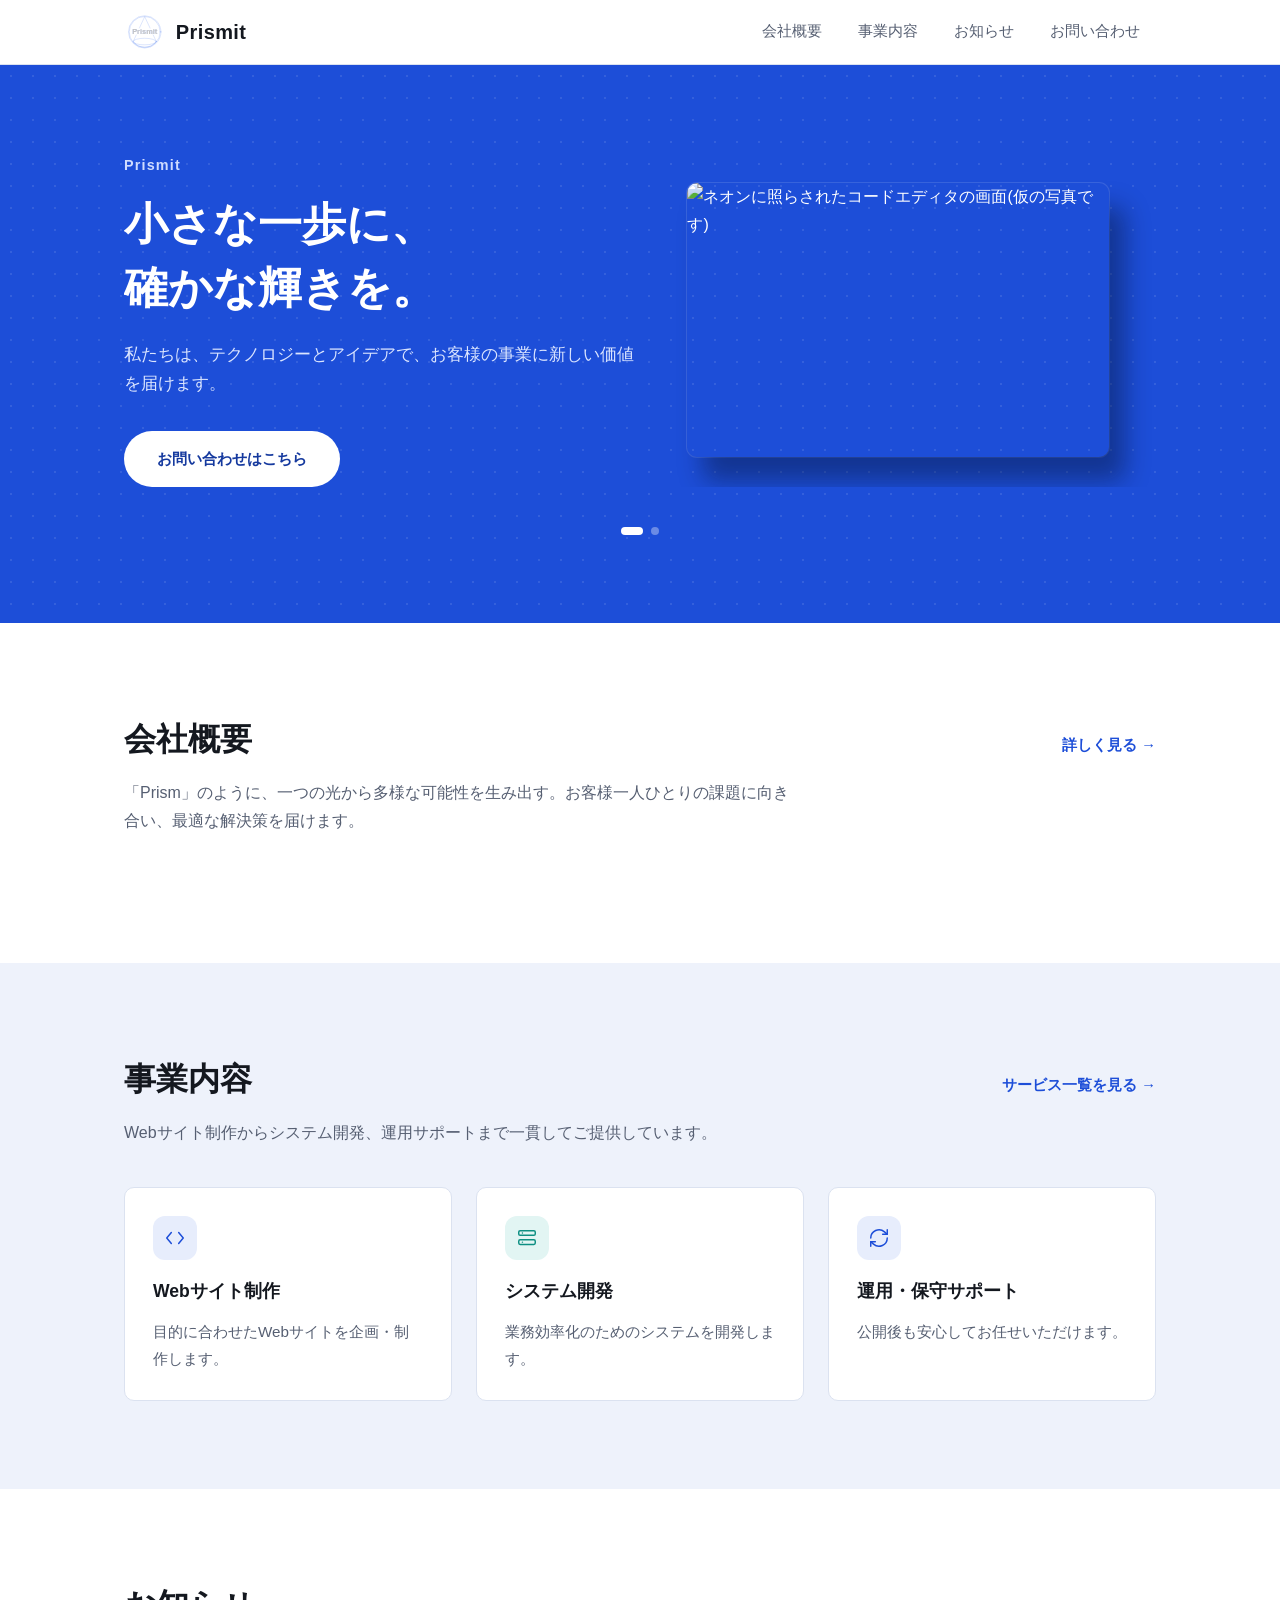
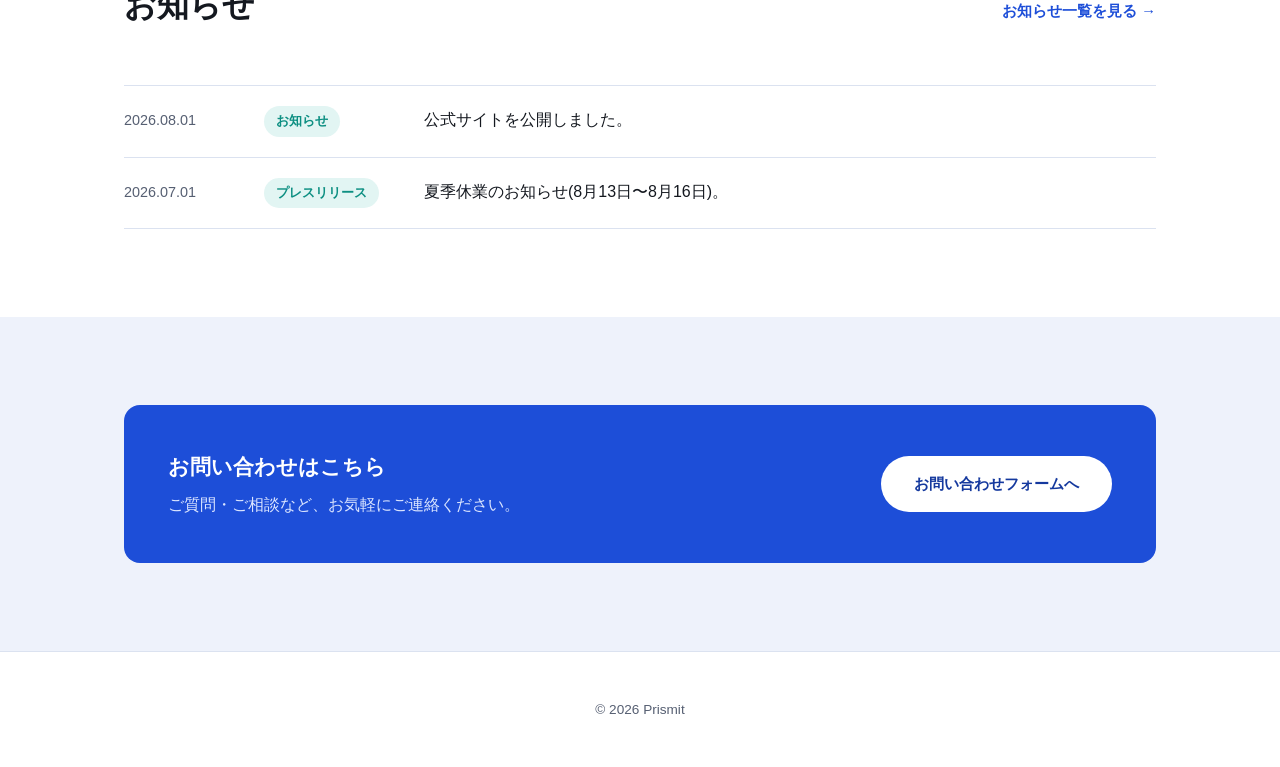
==== index.html @ 4cfe697e "Add name origin explanation and restructure about page layout Explains what "Prismit" stands for (Pr" ====
<!DOCTYPE html>
<html lang="ja">
<head>
<meta charset="UTF-8">
<meta name="viewport" content="width=device-width, initial-scale=1.0">
<title>Prismit | 公式サイト</title>
<meta name="description" content="Prismitの公式サイトです。事業内容、会社概要、お知らせ、お問い合わせをご案内しています。">
<link rel="stylesheet" href="css/style.css?v=45">
</head>
<body>

<header class="site-header">
  <div class="container header-inner">
    <a href="index.html" class="logo"><img src="images/logo.svg" alt="" class="logo-img">Prismit</a>
    <button class="nav-toggle" id="navToggle" aria-label="メニューを開く" aria-expanded="false">
      <span></span><span></span><span></span>
    </button>
    <nav class="site-nav" id="siteNav">
      <ul>
        <li><a href="about.html">会社概要</a></li>
        <li><a href="services.html">事業内容</a></li>
        <li><a href="news.html">お知らせ</a></li>
        <li><a href="contact.html">お問い合わせ</a></li>
      </ul>
    </nav>
  </div>
</header>

<main>

  <section class="hero">
    <div class="container">
      <div class="hero-slider" id="heroSlider">
        <div class="hero-track" id="heroTrack">
          <div class="hero-slide hero-inner" aria-hidden="false">
            <div>
              <p class="hero-eyebrow">Prismit</p>
              <h1>小さな一歩に、<br>確かな輝きを。</h1>
              <p class="hero-lead">私たちは、テクノロジーとアイデアで、お客様の事業に新しい価値を届けます。</p>
              <a href="contact.html" class="btn btn-on-primary">お問い合わせはこちら</a>
            </div>
            <div class="hero-image">
              <img src="https://images.unsplash.com/photo-1754039984985-ef607d80113a?fm=jpg&q=70&w=1000&auto=format&fit=crop" alt="ネオンに照らされたコードエディタの画面(仮の写真です)" width="1000" height="651" loading="lazy" decoding="async">
            </div>
          </div>
          <div class="hero-slide hero-inner" aria-hidden="true">
            <div>
              <p class="hero-eyebrow">Services</p>
              <h1>Webからシステムまで、<br>まとめてご相談ください。</h1>
              <p class="hero-lead">企画・制作から運用まで、事業成長に必要な機能を一気通貫でご提供します。</p>
              <a href="services.html" class="btn btn-on-primary" tabindex="-1">事業内容を見る</a>
            </div>
            <div class="hero-image">
              <img src="https://images.unsplash.com/photo-1754548930550-be9fa88874f4?fm=jpg&q=70&w=1000&h=651&auto=format&fit=crop&crop=focalpoint&fp-x=0.35&fp-y=0.5&fp-z=1.3" alt="青く光るキーボードと複数のモニターに表示されたプログラムコード(仮の写真です)" width="1000" height="651" loading="lazy" decoding="async">
            </div>
          </div>
        </div>
      </div>
      <div class="hero-dots" id="heroDots">
        <button type="button" class="hero-dot is-active" data-slide="0" aria-current="true" aria-label="1枚目のスライド(会社紹介)を表示"></button>
        <button type="button" class="hero-dot" data-slide="1" aria-current="false" aria-label="2枚目のスライド(事業内容)を表示"></button>
      </div>
    </div>
  </section>

  <section class="section">
    <div class="container">
      <div class="section-head">
        <div>
          <h2 class="section-title">会社概要</h2>
          <p class="section-lead" style="margin-bottom:0;">「Prism」のように、一つの光から多様な可能性を生み出す。お客様一人ひとりの課題に向き合い、最適な解決策を届けます。</p>
        </div>
        <a href="about.html" class="link-arrow">詳しく見る →</a>
      </div>
    </div>
  </section>

  <section class="section section-alt">
    <div class="container">
      <div class="section-head">
        <div>
          <h2 class="section-title">事業内容</h2>
          <p class="section-lead" style="margin-bottom:0;">Webサイト制作からシステム開発、運用サポートまで一貫してご提供しています。</p>
        </div>
        <a href="services.html" class="link-arrow">サービス一覧を見る →</a>
      </div>

      <div class="services-grid">
        <a class="service-card" href="services.html#detail-web">
          <div class="service-icon" aria-hidden="true">
            <svg viewBox="0 0 24 24" fill="none" stroke="currentColor" stroke-width="1.6" stroke-linecap="round" stroke-linejoin="round"><polyline points="8 6 3 12 8 18"></polyline><polyline points="16 6 21 12 16 18"></polyline></svg>
          </div>
          <h3>Webサイト制作</h3>
          <p>目的に合わせたWebサイトを企画・制作します。</p>
        </a>
        <a class="service-card" href="services.html#detail-system">
          <div class="service-icon" aria-hidden="true">
            <svg viewBox="0 0 24 24" fill="none" stroke="currentColor" stroke-width="1.6" stroke-linecap="round" stroke-linejoin="round"><rect x="3" y="4" width="18" height="5" rx="1.5"></rect><rect x="3" y="14" width="18" height="5" rx="1.5"></rect><line x1="7" y1="6.5" x2="7.01" y2="6.5"></line><line x1="7" y1="16.5" x2="7.01" y2="16.5"></line></svg>
          </div>
          <h3>システム開発</h3>
          <p>業務効率化のためのシステムを開発します。</p>
        </a>
        <a class="service-card" href="services.html#detail-support">
          <div class="service-icon" aria-hidden="true">
            <svg viewBox="0 0 24 24" fill="none" stroke="currentColor" stroke-width="1.6" stroke-linecap="round" stroke-linejoin="round"><path d="M3 12a9 9 0 0 1 15-6.7L21 8"></path><polyline points="21 3 21 8 16 8"></polyline><path d="M21 12a9 9 0 0 1-15 6.7L3 16"></path><polyline points="3 21 3 16 8 16"></polyline></svg>
          </div>
          <h3>運用・保守サポート</h3>
          <p>公開後も安心してお任せいただけます。</p>
        </a>
      </div>
    </div>
  </section>

  <section class="section">
    <div class="container">
      <div class="section-head">
        <div>
          <h2 class="section-title">お知らせ</h2>
        </div>
        <a href="news.html" class="link-arrow">お知らせ一覧を見る →</a>
      </div>

      <ul class="news-list">
        <li class="news-item">
          <time datetime="2026-08-01">2026.08.01</time>
          <span class="news-tag">お知らせ</span>
          <p>公式サイトを公開しました。</p>
        </li>
        <li class="news-item">
          <time datetime="2026-07-01">2026.07.01</time>
          <span class="news-tag">プレスリリース</span>
          <p>夏季休業のお知らせ(8月13日〜8月16日)。</p>
        </li>
      </ul>
    </div>
  </section>

  <section class="section section-alt">
    <div class="container">
      <div class="cta-banner">
        <div>
          <h2>お問い合わせはこちら</h2>
          <p>ご質問・ご相談など、お気軽にご連絡ください。</p>
        </div>
        <a href="contact.html" class="btn btn-on-primary">お問い合わせフォームへ</a>
      </div>
    </div>
  </section>

</main>

<footer class="site-footer">
  <div class="container">
    <p>&copy; 2026 Prismit</p>
  </div>
</footer>

<script src="js/script.js?v=7"></script>
</body>
</html>
---- css/style.css ----
:root {
  --color-bg: #ffffff;
  --color-bg-alt: #eef2fb;
  --color-text: #14181f;
  --color-text-muted: #565f72;
  --color-border: #dbe2f0;
  --color-primary: #1d4ed8;
  --color-primary-dark: #15399e;
  --color-primary-tint: #e7edfc;
  --color-accent: #0d8f82;
  --color-accent-tint: #e2f5f3;
  --color-danger: #c23b3b;
  --max-width: 1080px;
  --radius: 10px;
}

* {
  box-sizing: border-box;
}

html {
  scroll-behavior: smooth;
}

body {
  margin: 0;
  font-family: "Hiragino Kaku Gothic ProN", "Hiragino Sans", "Yu Gothic", "Noto Sans JP", sans-serif;
  color: var(--color-text);
  background: var(--color-bg);
  line-height: 1.75;
}

.container {
  max-width: var(--max-width);
  margin: 0 auto;
  padding: 0 24px;
}

a {
  color: inherit;
}

img {
  max-width: 100%;
  display: block;
}

/* Header */
.site-header {
  position: sticky;
  top: 0;
  z-index: 100;
  background: rgba(255, 255, 255, 0.92);
  backdrop-filter: blur(6px);
  border-bottom: 1px solid var(--color-border);
}

.header-inner {
  display: flex;
  align-items: center;
  justify-content: space-between;
  height: 64px;
}

.logo {
  display: flex;
  align-items: center;
  gap: 10px;
  font-size: 1.25rem;
  font-weight: 700;
  text-decoration: none;
  letter-spacing: 0.02em;
}

.logo-img {
  height: 40px;
  width: auto;
  display: block;
}

.site-nav ul {
  display: flex;
  gap: 4px;
  list-style: none;
  margin: 0;
  padding: 0;
}

.site-nav a {
  display: inline-block;
  text-decoration: none;
  font-size: 0.92rem;
  color: var(--color-text-muted);
  padding: 8px 16px;
  border-radius: 999px;
  transition: color 0.15s ease, background-color 0.15s ease;
}

.site-nav a:hover {
  color: var(--color-primary);
  background: var(--color-bg-alt);
}

.site-nav a.is-active {
  color: var(--color-primary);
  background: var(--color-primary-tint);
  font-weight: 600;
}

.nav-toggle {
  display: none;
  flex-direction: column;
  justify-content: center;
  gap: 5px;
  width: 32px;
  height: 32px;
  background: none;
  border: none;
  cursor: pointer;
  padding: 0;
}

.nav-toggle span {
  display: block;
  height: 2px;
  background: var(--color-text);
  border-radius: 2px;
}

/* Home hero */
.hero {
  padding: 88px 0;
  background-color: var(--color-primary);
  background-image: radial-gradient(rgba(255, 255, 255, 0.1) 1px, transparent 1px);
  background-size: 22px 22px;
  color: #fff;
}

.hero-slider {
  overflow: hidden;
}

.hero-track {
  display: flex;
  align-items: stretch;
  transition: transform 0.6s cubic-bezier(0.4, 0, 0.2, 1);
}

.hero-slide {
  flex: none;
  min-width: 0;
}

.hero-inner {
  display: grid;
  grid-template-columns: 1.1fr 1fr;
  gap: 48px;
  align-items: center;
}

.hero-dots {
  display: flex;
  justify-content: center;
  gap: 8px;
  margin-top: 40px;
}

.hero-dot {
  width: 8px;
  height: 8px;
  padding: 0;
  border: none;
  border-radius: 999px;
  background: rgba(255, 255, 255, 0.35);
  cursor: pointer;
  transition: background-color 0.2s ease, width 0.2s ease;
}

.hero-dot:hover {
  background: rgba(255, 255, 255, 0.6);
}

.hero-dot.is-active {
  width: 22px;
  background: #fff;
}

.hero-dot:focus-visible {
  outline: 2px solid #fff;
  outline-offset: 2px;
}

.hero-eyebrow {
  color: #cfdcff;
  font-weight: 600;
  letter-spacing: 0.08em;
  margin: 0 0 14px;
  font-size: 0.9rem;
}

.hero h1 {
  font-size: clamp(1.75rem, 4vw, 2.75rem);
  margin: 0 0 20px;
  line-height: 1.45;
  word-break: keep-all;
  overflow-wrap: break-word;
}

.hero-lead {
  color: #dbe5ff;
  font-size: 1.05rem;
  max-width: 34em;
  margin: 0 0 32px;
}

.hero-image {
  width: 90%;
  border-radius: 10px;
  overflow: hidden;
  box-shadow: 16px 24px 24px rgba(6, 14, 40, 0.4), 0 0 0 1px rgba(255, 255, 255, 0.12);
}

.hero-image img {
  width: 100%;
  height: 100%;
  object-fit: cover;
}

.btn {
  display: inline-block;
  padding: 14px 32px;
  border-radius: 999px;
  text-decoration: none;
  font-weight: 600;
  font-size: 0.95rem;
  border: 1px solid transparent;
  cursor: pointer;
  transition: background-color 0.15s ease, color 0.15s ease;
}

.btn-primary {
  background: var(--color-primary);
  color: #fff;
}

.btn-primary:hover {
  background: var(--color-primary-dark);
}

.btn-on-primary {
  background: #fff;
  color: var(--color-primary-dark);
}

.btn-on-primary:hover {
  background: #dbe5ff;
}

/* Page hero (internal pages) */
.page-hero {
  position: relative;
  overflow: hidden;
  padding: 56px 0 44px;
  background: var(--color-bg-alt);
  border-bottom: 1px solid var(--color-border);
}

.page-hero::before {
  content: "";
  position: absolute;
  inset: -60%;
  background-image: url("../images/logo.svg");
  background-repeat: repeat;
  background-size: 180px 180px;
  opacity: 0.14;
  transform: rotate(-20deg);
  pointer-events: none;
}

.page-hero .container {
  position: relative;
  z-index: 1;
}

.page-hero .eyebrow {
  color: var(--color-primary);
  font-weight: 600;
  font-size: 0.85rem;
  letter-spacing: 0.08em;
  margin: 0 0 10px;
}

.page-hero h1 {
  font-size: clamp(1.5rem, 3vw, 2.1rem);
  margin: 0;
}

.page-hero p {
  color: var(--color-text-muted);
  margin: 12px 0 0;
  max-width: 42em;
}

/* Banner image (about page) */
.banner-image {
  border-bottom: 1px solid var(--color-border);
}

.banner-image img {
  width: 100%;
  max-height: 360px;
  object-fit: cover;
}

/* Sections */
.section {
  padding: 88px 0;
}

.section-alt {
  background: var(--color-bg-alt);
}

.section-title {
  font-size: clamp(1.5rem, 3vw, 2rem);
  margin: 0 0 12px;
}

.section-lead {
  color: var(--color-text-muted);
  margin: 0 0 48px;
  max-width: 42em;
}

.section-head {
  display: flex;
  align-items: baseline;
  justify-content: space-between;
  gap: 24px;
  margin-bottom: 40px;
}

.link-arrow {
  white-space: nowrap;
  color: var(--color-primary);
  text-decoration: none;
  font-weight: 600;
  font-size: 0.92rem;
}

.link-arrow:hover {
  text-decoration: underline;
}

/* About */
.about-philosophy {
  margin-bottom: 56px;
}

.about-philosophy h3 {
  margin-top: 0;
}

.about-philosophy p {
  color: var(--color-text-muted);
  max-width: 720px;
}

.about-grid {
  display: grid;
  grid-template-columns: 1fr 1fr;
  gap: 48px;
  align-items: stretch;
}

.about-logo-panel {
  display: flex;
  align-items: center;
  justify-content: center;
}

.about-name-note {
  margin-bottom: 16px;
}

.about-name-note strong {
  color: var(--color-text);
}

.about-name-breakdown {
  margin: 0 0 20px;
  padding-left: 20px;
  color: var(--color-text-muted);
  font-size: 0.95rem;
}

.about-name-breakdown li + li {
  margin-top: 8px;
}

.about-name-breakdown strong {
  color: var(--color-text);
}

.about-logo-mark {
  display: block;
  width: 380px;
  max-width: 100%;
  height: auto;
  opacity: 0.85;
}

.info-table {
  width: 100%;
  border-collapse: collapse;
  font-size: 0.95rem;
}

.info-table th,
.info-table td {
  text-align: left;
  padding: 14px 16px;
  border-bottom: 1px solid var(--color-border);
  vertical-align: top;
}

.info-table th {
  width: 30%;
  color: var(--color-text-muted);
  font-weight: 600;
  white-space: nowrap;
}


/* Services */
.services-grid {
  display: grid;
  grid-template-columns: repeat(auto-fit, minmax(220px, 1fr));
  gap: 24px;
}

.service-card {
  display: block;
  background: var(--color-bg);
  border: 1px solid var(--color-border);
  border-radius: var(--radius);
  padding: 28px;
  text-decoration: none;
  cursor: pointer;
  transition: transform 0.15s ease, box-shadow 0.15s ease;
}

.service-card:hover {
  transform: translateY(-4px);
  box-shadow: 0 16px 32px rgba(20, 30, 60, 0.1);
}

.service-icon {
  width: 44px;
  height: 44px;
  border-radius: 12px;
  display: flex;
  align-items: center;
  justify-content: center;
  color: var(--color-primary);
  background: var(--color-primary-tint);
  margin-bottom: 16px;
}

.service-icon svg {
  width: 22px;
  height: 22px;
}

.service-card:nth-child(even) .service-icon {
  color: var(--color-accent);
  background: var(--color-accent-tint);
}

.service-card h3 {
  margin: 0 0 12px;
  font-size: 1.1rem;
}

.service-card p {
  margin: 0;
  color: var(--color-text-muted);
  font-size: 0.95rem;
}

/* Service detail list */
.service-details {
  border-top: 1px solid var(--color-border);
}

.service-detail-block {
  display: grid;
  grid-template-columns: 1fr 320px;
  gap: 32px;
  align-items: start;
  padding: 40px 0;
  border-bottom: 1px solid var(--color-border);
  scroll-margin-top: 84px;
}

.service-detail-image {
  border-radius: var(--radius);
  overflow: hidden;
  height: 260px;
  box-shadow: 12px 16px 32px rgba(20, 30, 60, 0.22);
}

.service-detail-image img {
  display: block;
  width: 100%;
  height: 100%;
  object-fit: cover;
}

.service-detail-header {
  grid-column: 1 / -1;
  display: flex;
  align-items: center;
  gap: 18px;
  padding-bottom: 18px;
  margin-bottom: 8px;
  border-bottom: 2px solid var(--color-border);
}

.service-detail-header .service-icon {
  flex-shrink: 0;
  width: 52px;
  height: 52px;
  border-radius: 14px;
  margin-bottom: 0;
  color: #fff;
  background: var(--color-primary);
}

.service-detail-header .service-icon svg {
  width: 26px;
  height: 26px;
}

.service-detail-header h3 {
  font-size: 1.35rem;
}

.service-detail-block:nth-child(even) .service-detail-header .service-icon {
  background: var(--color-accent);
}

.service-detail-header h3 {
  margin: 0;
  font-size: 1.2rem;
}

.service-detail-body {
  max-width: 640px;
}

.service-detail-body p {
  margin: 0;
  color: var(--color-text-muted);
}

.service-detail-block p + p,
.service-detail-block ul + p {
  margin-top: 12px;
}

.service-detail-block p.client-note {
  margin-top: 16px;
  padding: 14px 16px;
  border-radius: 8px;
  background: var(--color-primary-tint);
  border-left: 3px solid var(--color-primary);
  color: var(--color-text);
  font-weight: 600;
}

.service-detail-block:nth-child(even) p.client-note {
  background: var(--color-accent-tint);
  border-left-color: var(--color-accent);
}

.system-tags {
  display: flex;
  flex-wrap: wrap;
  gap: 10px;
  list-style: none;
  margin: 16px 0 0;
  padding: 0;
}

.system-tags li {
  font-size: 0.95rem;
  font-weight: 700;
  color: #fff;
  background: var(--color-primary);
  padding: 9px 18px;
  border-radius: 999px;
}

.service-detail-block:nth-child(even) .system-tags li {
  background: var(--color-accent);
}

.tech-tags {
  display: flex;
  flex-wrap: wrap;
  gap: 6px;
  list-style: none;
  margin: 10px 0 0;
  padding: 0;
}

.tech-tags li {
  font-size: 0.78rem;
  font-weight: 600;
  color: var(--color-primary);
  background: var(--color-primary-tint);
  padding: 3px 10px;
  border-radius: 999px;
}

.service-detail-block:nth-child(even) .tech-tags li {
  color: var(--color-accent);
  background: var(--color-accent-tint);
}

/* News */
.news-list {
  list-style: none;
  margin: 0;
  padding: 0;
  border-top: 1px solid var(--color-border);
}

.news-item {
  display: grid;
  grid-template-columns: 120px 140px 1fr;
  gap: 20px;
  align-items: baseline;
  padding: 20px 0;
  border-bottom: 1px solid var(--color-border);
}

.news-item time {
  color: var(--color-text-muted);
  font-size: 0.9rem;
  font-variant-numeric: tabular-nums;
}

.news-tag {
  display: inline-block;
  font-size: 0.8rem;
  color: var(--color-accent);
  background: var(--color-accent-tint);
  border-radius: 999px;
  padding: 4px 12px;
  width: fit-content;
  font-weight: 600;
}

.news-item p {
  margin: 0;
}

/* Contact form */
.contact-hint {
  max-width: 560px;
  margin: 0 0 40px;
  padding: 20px 24px;
  background: var(--color-bg-alt);
  border: 1px solid var(--color-border);
  border-radius: var(--radius);
}

.contact-hint-title {
  margin: 0 0 12px;
  font-size: 1rem;
}

.contact-hint-list {
  margin: 0;
  padding-left: 20px;
  color: var(--color-text-muted);
  font-size: 0.92rem;
}

.contact-hint-list li + li {
  margin-top: 6px;
}

.contact-form {
  max-width: 560px;
}

.form-status {
  display: none;
  margin: 20px 0 0;
  padding: 14px 16px;
  border-radius: 8px;
  font-weight: 600;
}

.form-status:not(:empty) {
  display: block;
}

.form-status-success {
  background: var(--color-accent-tint);
  color: var(--color-text);
  border-left: 3px solid var(--color-accent);
}

.form-status-error {
  background: #fdeaea;
  color: var(--color-danger);
  border-left: 3px solid var(--color-danger);
}

.form-row {
  margin-bottom: 20px;
}

.form-row label {
  display: block;
  font-weight: 600;
  margin-bottom: 8px;
  font-size: 0.95rem;
}

.required {
  color: var(--color-danger);
  font-size: 0.75rem;
  font-weight: 600;
  margin-left: 8px;
}

.optional {
  color: var(--color-text-muted);
  font-size: 0.75rem;
  font-weight: 600;
  margin-left: 8px;
}

.form-row input,
.form-row textarea {
  width: 100%;
  padding: 12px 14px;
  border: 1px solid var(--color-border);
  border-radius: 6px;
  font-size: 0.95rem;
  font-family: inherit;
  background: var(--color-bg);
  color: var(--color-text);
}

.form-row input:focus,
.form-row textarea:focus {
  outline: 2px solid var(--color-primary);
  outline-offset: 1px;
}

/* CTA banner */
.cta-banner {
  background: var(--color-primary);
  color: #fff;
  border-radius: 16px;
  padding: 44px;
  display: flex;
  align-items: center;
  justify-content: space-between;
  gap: 24px;
  flex-wrap: wrap;
}

.cta-banner h2 {
  margin: 0 0 6px;
  font-size: 1.3rem;
}

.cta-banner p {
  margin: 0;
  color: #dbe5ff;
}

@media (prefers-reduced-motion: reduce) {
  .service-card,
  .service-card:hover {
    transition: none;
    transform: none;
  }

  .hero-track {
    transition: none;
  }
}

/* Footer */
.site-footer {
  padding: 32px 0;
  border-top: 1px solid var(--color-border);
  color: var(--color-text-muted);
  font-size: 0.85rem;
  text-align: center;
}

/* Responsive */
@media (max-width: 768px) {
  .nav-toggle {
    display: flex;
  }

  .site-nav {
    position: absolute;
    top: 64px;
    left: 0;
    right: 0;
    background: var(--color-bg);
    border-bottom: 1px solid var(--color-border);
    max-height: 0;
    overflow: hidden;
    transition: max-height 0.2s ease;
  }

  .site-nav.is-open {
    max-height: 260px;
  }

  .site-nav ul {
    flex-direction: column;
    gap: 0;
    padding: 8px 24px 16px;
  }

  .site-nav li {
    border-bottom: 1px solid var(--color-border);
  }

  .site-nav a {
    display: block;
    padding: 14px 0;
    border-radius: 0;
  }

  .hero-inner {
    grid-template-columns: 1fr;
  }

  .hero-image {
    order: -1;
  }

  .about-grid {
    grid-template-columns: 1fr;
  }

  .service-detail-block {
    grid-template-columns: 1fr;
  }

  .service-detail-image {
    order: -1;
  }

  .info-table th {
    width: 38%;
  }

  .news-item {
    grid-template-columns: 1fr;
    gap: 6px;
  }


  .section-head {
    flex-direction: column;
    align-items: flex-start;
    gap: 10px;
  }

  .cta-banner {
    flex-direction: column;
    align-items: flex-start;
  }
}
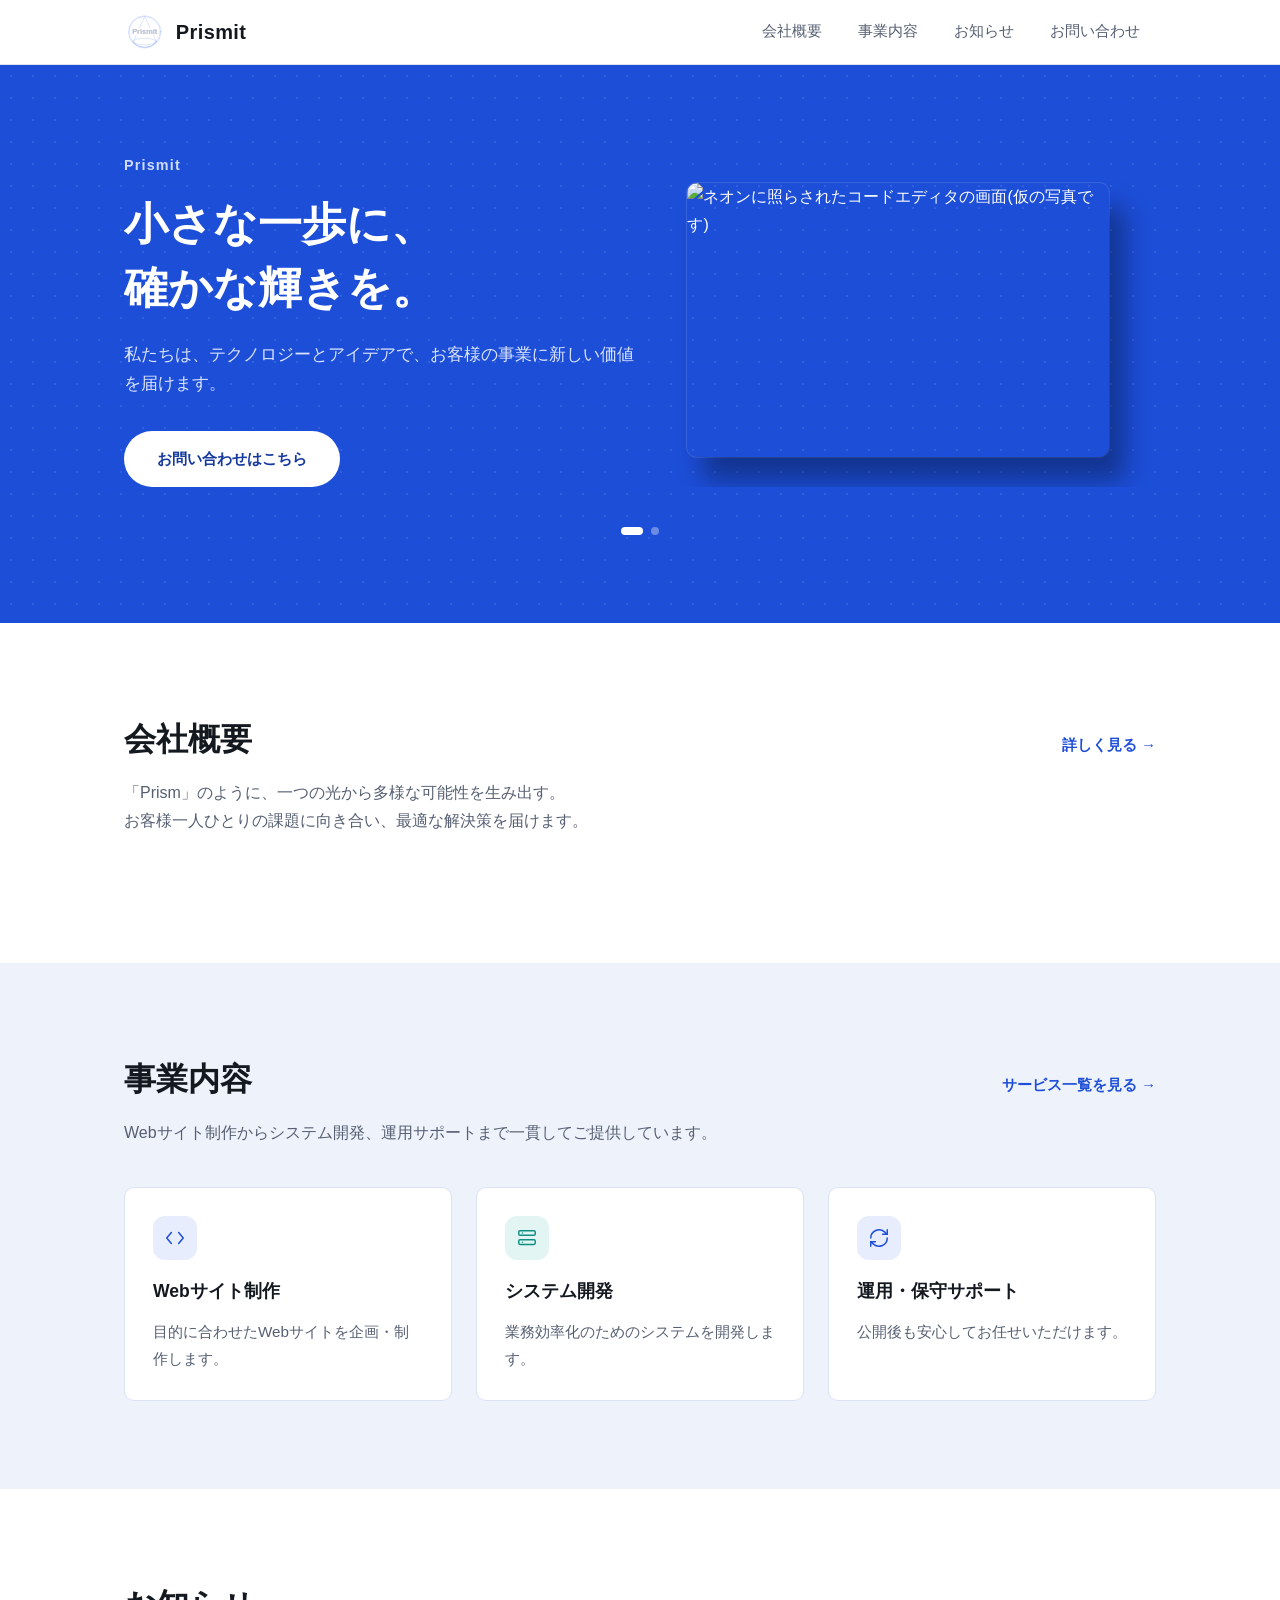
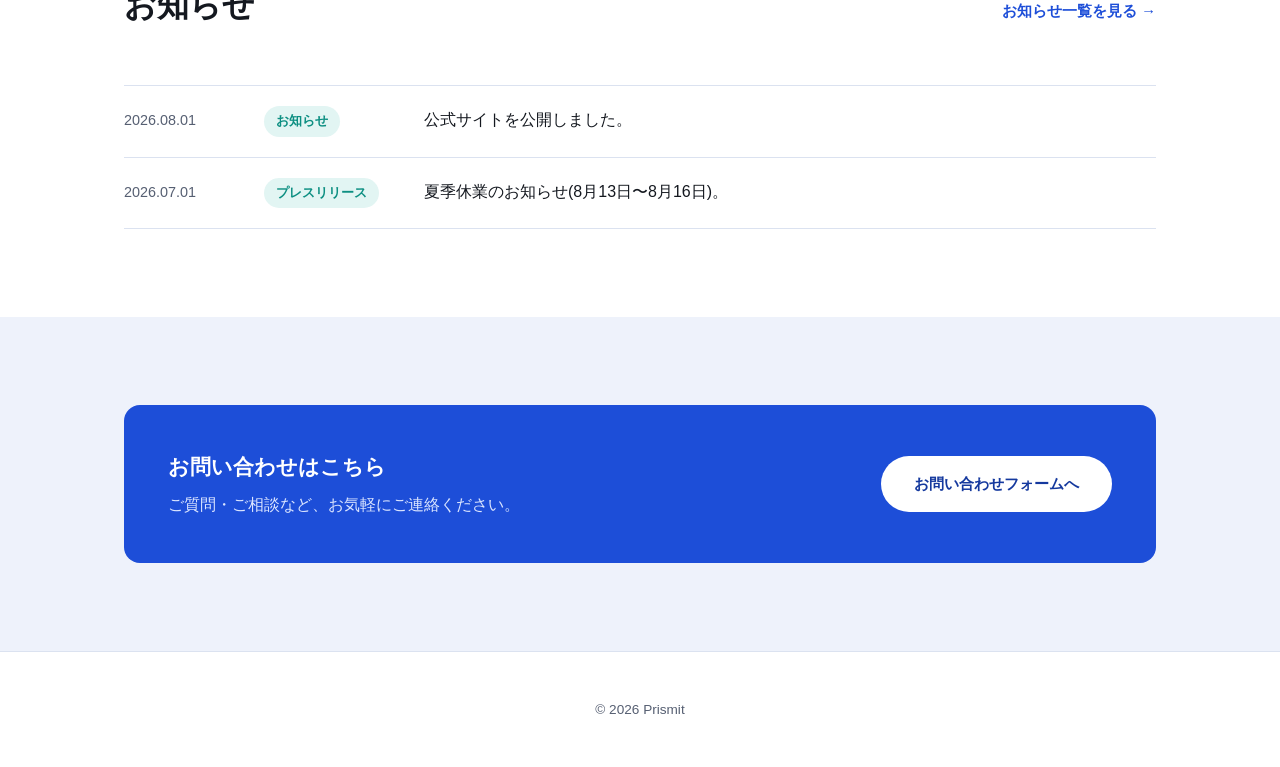
==== commit a813f2ce: "Break company overview lead text after "生み出す。" Co-Authored-By: Claude Sonnet 5 <noreply@anthropic.co" ====
--- a/index.html
+++ b/index.html
@@ -5,7 +5,7 @@
 <meta name="viewport" content="width=device-width, initial-scale=1.0">
 <title>Prismit | 公式サイト</title>
 <meta name="description" content="Prismitの公式サイトです。事業内容、会社概要、お知らせ、お問い合わせをご案内しています。">
-<link rel="stylesheet" href="css/style.css?v=45">
+<link rel="stylesheet" href="css/style.css?v=56">
 </head>
 <body>
 
@@ -68,7 +68,7 @@
       <div class="section-head">
         <div>
           <h2 class="section-title">会社概要</h2>
-          <p class="section-lead" style="margin-bottom:0;">「Prism」のように、一つの光から多様な可能性を生み出す。お客様一人ひとりの課題に向き合い、最適な解決策を届けます。</p>
+          <p class="section-lead" style="margin-bottom:0;">「Prism」のように、一つの光から多様な可能性を生み出す。<br>お客様一人ひとりの課題に向き合い、最適な解決策を届けます。</p>
         </div>
         <a href="about.html" class="link-arrow">詳しく見る →</a>
       </div>
@@ -155,6 +155,6 @@
   </div>
 </footer>
 
-<script src="js/script.js?v=7"></script>
+<script src="js/script.js?v=8"></script>
 </body>
 </html>
--- a/css/style.css
+++ b/css/style.css
@@ -9,6 +9,8 @@
   --color-primary-tint: #e7edfc;
   --color-accent: #0d8f82;
   --color-accent-tint: #e2f5f3;
+  --color-violet: #7c3aed;
+  --color-violet-tint: #f1eafe;
   --color-danger: #c23b3b;
   --max-width: 1080px;
   --radius: 10px;
@@ -357,13 +359,29 @@
   margin-bottom: 56px;
 }
 
+.about-philosophy .eyebrow {
+  color: var(--color-primary);
+  font-weight: 600;
+  font-size: 0.85rem;
+  letter-spacing: 0.08em;
+  margin: 0 0 10px;
+}
+
 .about-philosophy h3 {
   margin-top: 0;
+  margin-bottom: 18px;
+  font-size: 1.85rem;
+  letter-spacing: 0.01em;
+  display: inline-block;
+  color: var(--color-primary-dark);
+  background: linear-gradient(100deg, var(--color-primary) 0%, var(--color-accent) 55%, var(--color-violet) 100%);
+  -webkit-background-clip: text;
+  background-clip: text;
+  -webkit-text-fill-color: transparent;
 }
 
 .about-philosophy p {
   color: var(--color-text-muted);
-  max-width: 720px;
 }
 
 .about-grid {
@@ -380,26 +398,116 @@
 }
 
 .about-name-note {
+  margin-bottom: 28px;
+  font-size: 1.02rem;
+  line-height: 1.85;
+  text-wrap: pretty;
+}
+
+.about-name-note strong {
+  font-size: 1.15em;
+  font-weight: 800;
+  color: var(--color-primary-dark);
+  background: linear-gradient(100deg, var(--color-primary) 0%, var(--color-accent) 55%, var(--color-violet) 100%);
+  -webkit-background-clip: text;
+  background-clip: text;
+  -webkit-text-fill-color: transparent;
+}
+
+.prism-breakdown {
+  display: grid;
+  grid-template-columns: repeat(3, 1fr);
+  gap: 20px;
+  margin: 0 0 32px;
+}
+
+.prism-item {
+  position: relative;
+  padding: 30px 22px 24px;
+  border-radius: 14px;
+  background: #fff;
+  border: 1px solid var(--color-border);
+  box-shadow: 0 4px 18px rgba(20, 24, 31, 0.05);
+  overflow: hidden;
+  transition: transform 0.25s ease, box-shadow 0.25s ease;
+}
+
+.prism-item::before {
+  content: "";
+  position: absolute;
+  top: 0;
+  left: 0;
+  right: 0;
+  height: 4px;
+  background: var(--item-gradient);
+}
+
+.prism-item:hover {
+  transform: translateY(-4px);
+  box-shadow: 0 14px 30px rgba(20, 24, 31, 0.1);
+}
+
+.prism-item-badge {
+  display: inline-block;
   margin-bottom: 16px;
-}
-
-.about-name-note strong {
+  padding: 7px 16px;
+  border-radius: 999px;
+  background: var(--item-gradient);
+  color: #fff;
+  font-size: 0.95rem;
+  font-weight: 700;
+  letter-spacing: 0.01em;
+}
+
+.prism-item p {
+  margin: 0;
+  max-width: none;
+  color: var(--color-text-muted);
+  font-size: 0.92rem;
+  line-height: 1.75;
+}
+
+.prism-item--blue {
+  --item-gradient: linear-gradient(135deg, var(--color-primary), #6a93f0);
+}
+
+.prism-item--teal {
+  --item-gradient: linear-gradient(135deg, var(--color-accent), #34d6c4);
+}
+
+.prism-item--violet {
+  --item-gradient: linear-gradient(135deg, var(--color-violet), #b18af5);
+}
+
+.about-mission {
+  position: relative;
+  max-width: none;
+  margin: 0;
+  padding: 28px 32px 26px 58px;
+  border-radius: 14px;
+  background: var(--color-bg-alt);
   color: var(--color-text);
-}
-
-.about-name-breakdown {
-  margin: 0 0 20px;
-  padding-left: 20px;
-  color: var(--color-text-muted);
-  font-size: 0.95rem;
-}
-
-.about-name-breakdown li + li {
-  margin-top: 8px;
-}
-
-.about-name-breakdown strong {
-  color: var(--color-text);
+  font-weight: 600;
+  font-size: 1.04rem;
+  font-style: italic;
+  line-height: 1.9;
+  text-wrap: pretty;
+}
+
+.about-mission::before {
+  content: "\201C";
+  position: absolute;
+  top: 6px;
+  left: 20px;
+  font-size: 3.2rem;
+  font-style: normal;
+  font-weight: 700;
+  line-height: 1;
+  background: linear-gradient(135deg, var(--color-primary), var(--color-violet));
+  -webkit-background-clip: text;
+  background-clip: text;
+  -webkit-text-fill-color: transparent;
+  opacity: 0.55;
 }
 
 .about-logo-mark {
@@ -562,11 +670,17 @@
 .service-detail-body p {
   margin: 0;
   color: var(--color-text-muted);
+  line-height: 1.9;
+}
+
+.service-detail-body strong {
+  color: var(--color-text);
+  font-weight: 700;
 }
 
 .service-detail-block p + p,
 .service-detail-block ul + p {
-  margin-top: 12px;
+  margin-top: 20px;
 }
 
 .service-detail-block p.client-note {
@@ -858,6 +972,10 @@
     grid-template-columns: 1fr;
   }
 
+  .prism-breakdown {
+    grid-template-columns: 1fr;
+  }
+
   .service-detail-block {
     grid-template-columns: 1fr;
   }
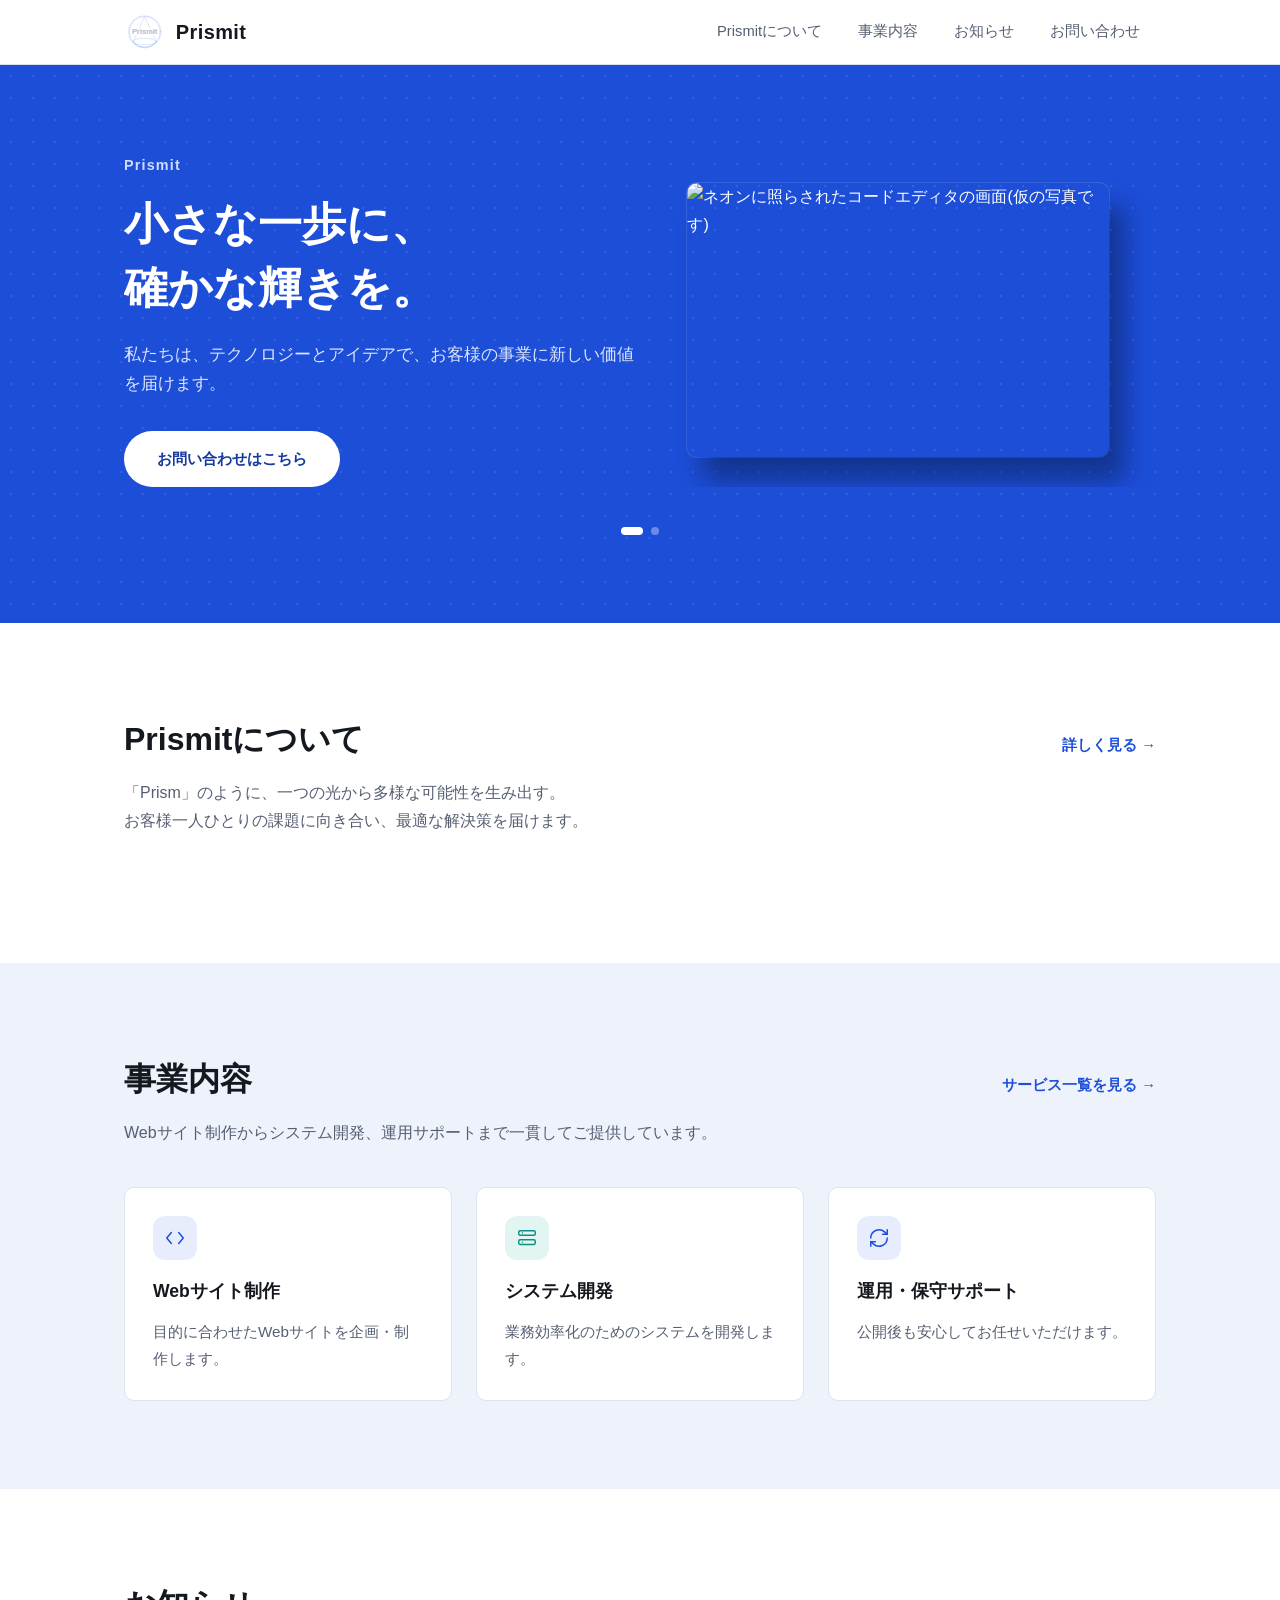
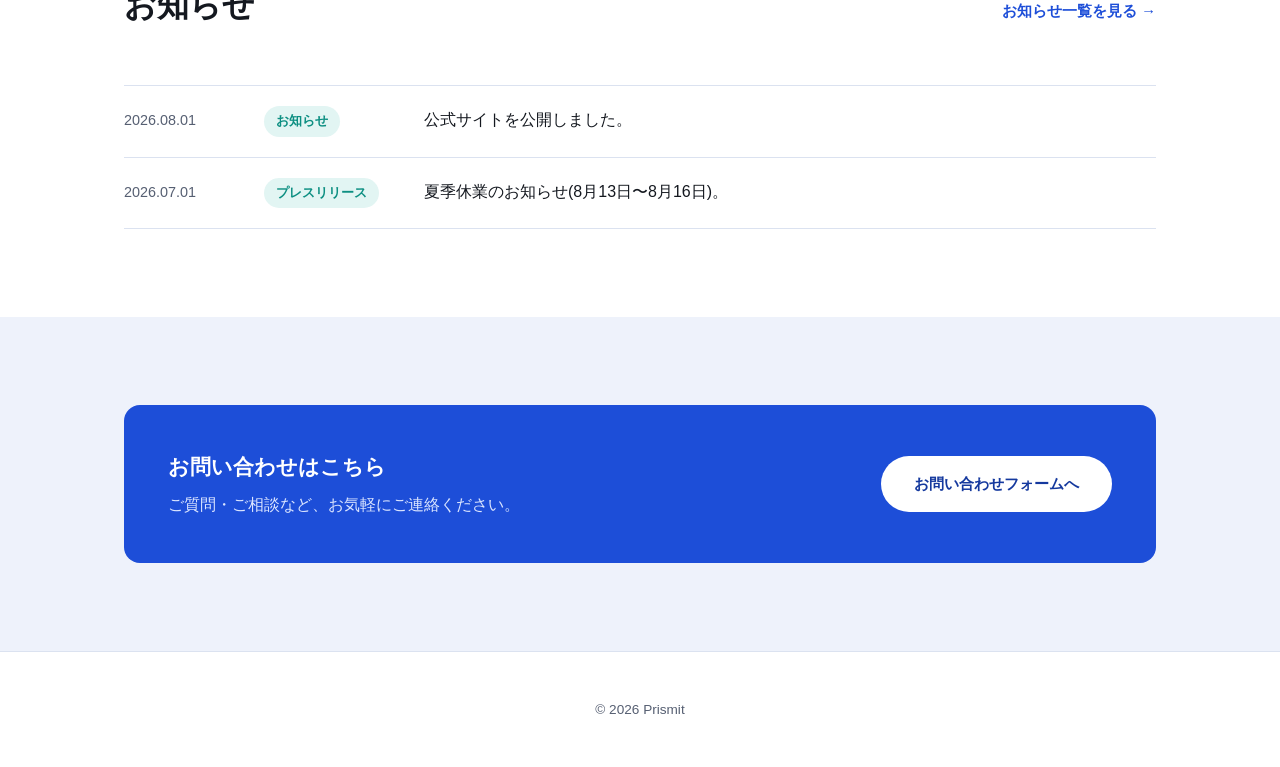
==== commit 269b419e: "Rename "会社概要" to "Prismitについて" across the site Prismit is a sole proprietorship, not a registered co" ====
--- a/index.html
+++ b/index.html
@@ -4,7 +4,7 @@
 <meta charset="UTF-8">
 <meta name="viewport" content="width=device-width, initial-scale=1.0">
 <title>Prismit | 公式サイト</title>
-<meta name="description" content="Prismitの公式サイトです。事業内容、会社概要、お知らせ、お問い合わせをご案内しています。">
+<meta name="description" content="Prismitの公式サイトです。事業内容、Prismitについて、お知らせ、お問い合わせをご案内しています。">
 <link rel="stylesheet" href="css/style.css?v=56">
 </head>
 <body>
@@ -17,7 +17,7 @@
     </button>
     <nav class="site-nav" id="siteNav">
       <ul>
-        <li><a href="about.html">会社概要</a></li>
+        <li><a href="about.html">Prismitについて</a></li>
         <li><a href="services.html">事業内容</a></li>
         <li><a href="news.html">お知らせ</a></li>
         <li><a href="contact.html">お問い合わせ</a></li>
@@ -57,7 +57,7 @@
         </div>
       </div>
       <div class="hero-dots" id="heroDots">
-        <button type="button" class="hero-dot is-active" data-slide="0" aria-current="true" aria-label="1枚目のスライド(会社紹介)を表示"></button>
+        <button type="button" class="hero-dot is-active" data-slide="0" aria-current="true" aria-label="1枚目のスライド(Prismit紹介)を表示"></button>
         <button type="button" class="hero-dot" data-slide="1" aria-current="false" aria-label="2枚目のスライド(事業内容)を表示"></button>
       </div>
     </div>
@@ -67,7 +67,7 @@
     <div class="container">
       <div class="section-head">
         <div>
-          <h2 class="section-title">会社概要</h2>
+          <h2 class="section-title">Prismitについて</h2>
           <p class="section-lead" style="margin-bottom:0;">「Prism」のように、一つの光から多様な可能性を生み出す。<br>お客様一人ひとりの課題に向き合い、最適な解決策を届けます。</p>
         </div>
         <a href="about.html" class="link-arrow">詳しく見る →</a>
